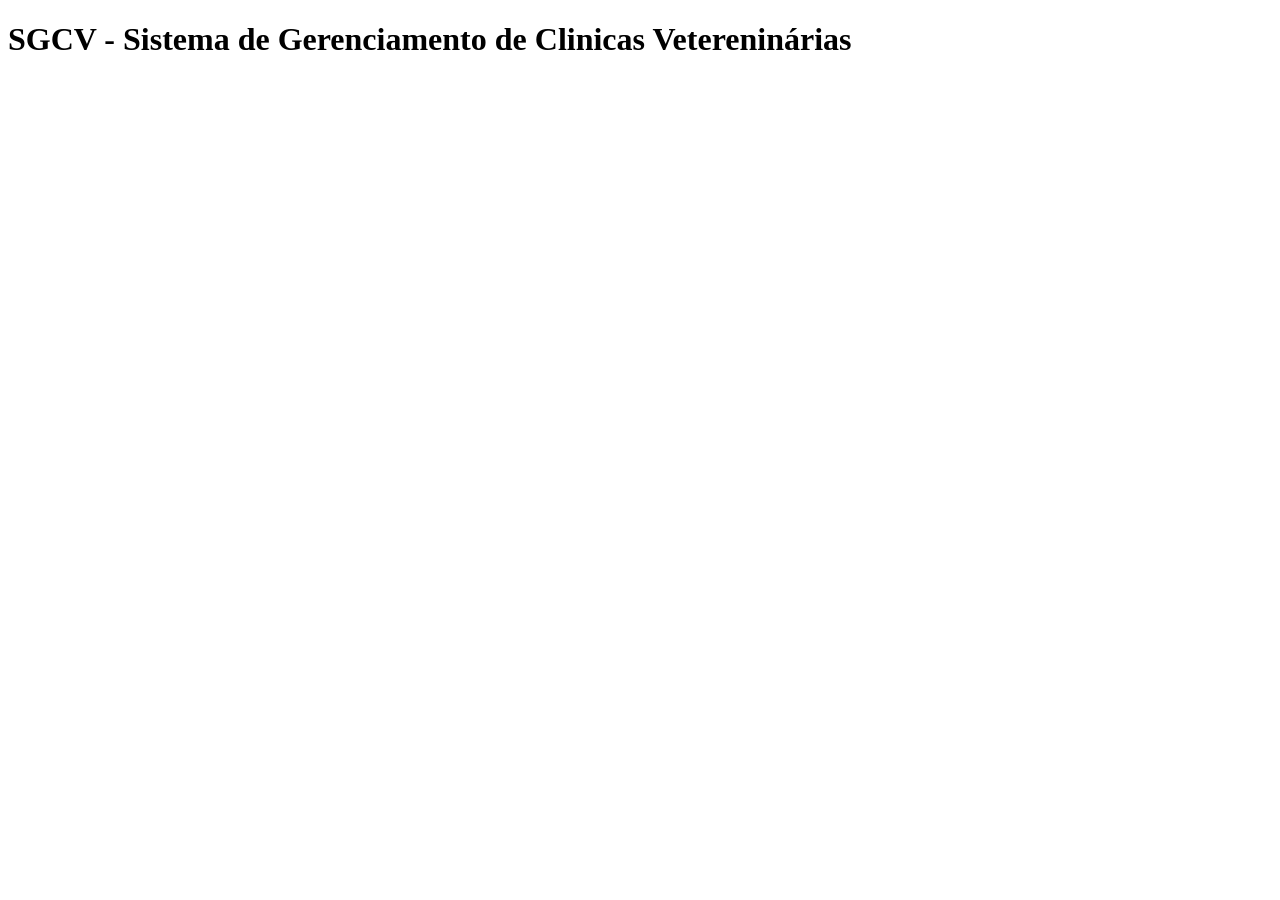
==== app/index.html @ 40bbed62 "feat: cria as principais telas do sistema" ====
<!DOCTYPE html>
<html lang="pt-br">
    <head>
        <meta charset="UTF-8">
        <meta name="viewport" content="width=device-width, initial-scale=1.0">
        <title>Página Inicial</title>
    </head>
    
    <body>
        <h1>SGCV - Sistema de Gerenciamento de Clinicas Vetereninárias</h1>
    </body>
</html>
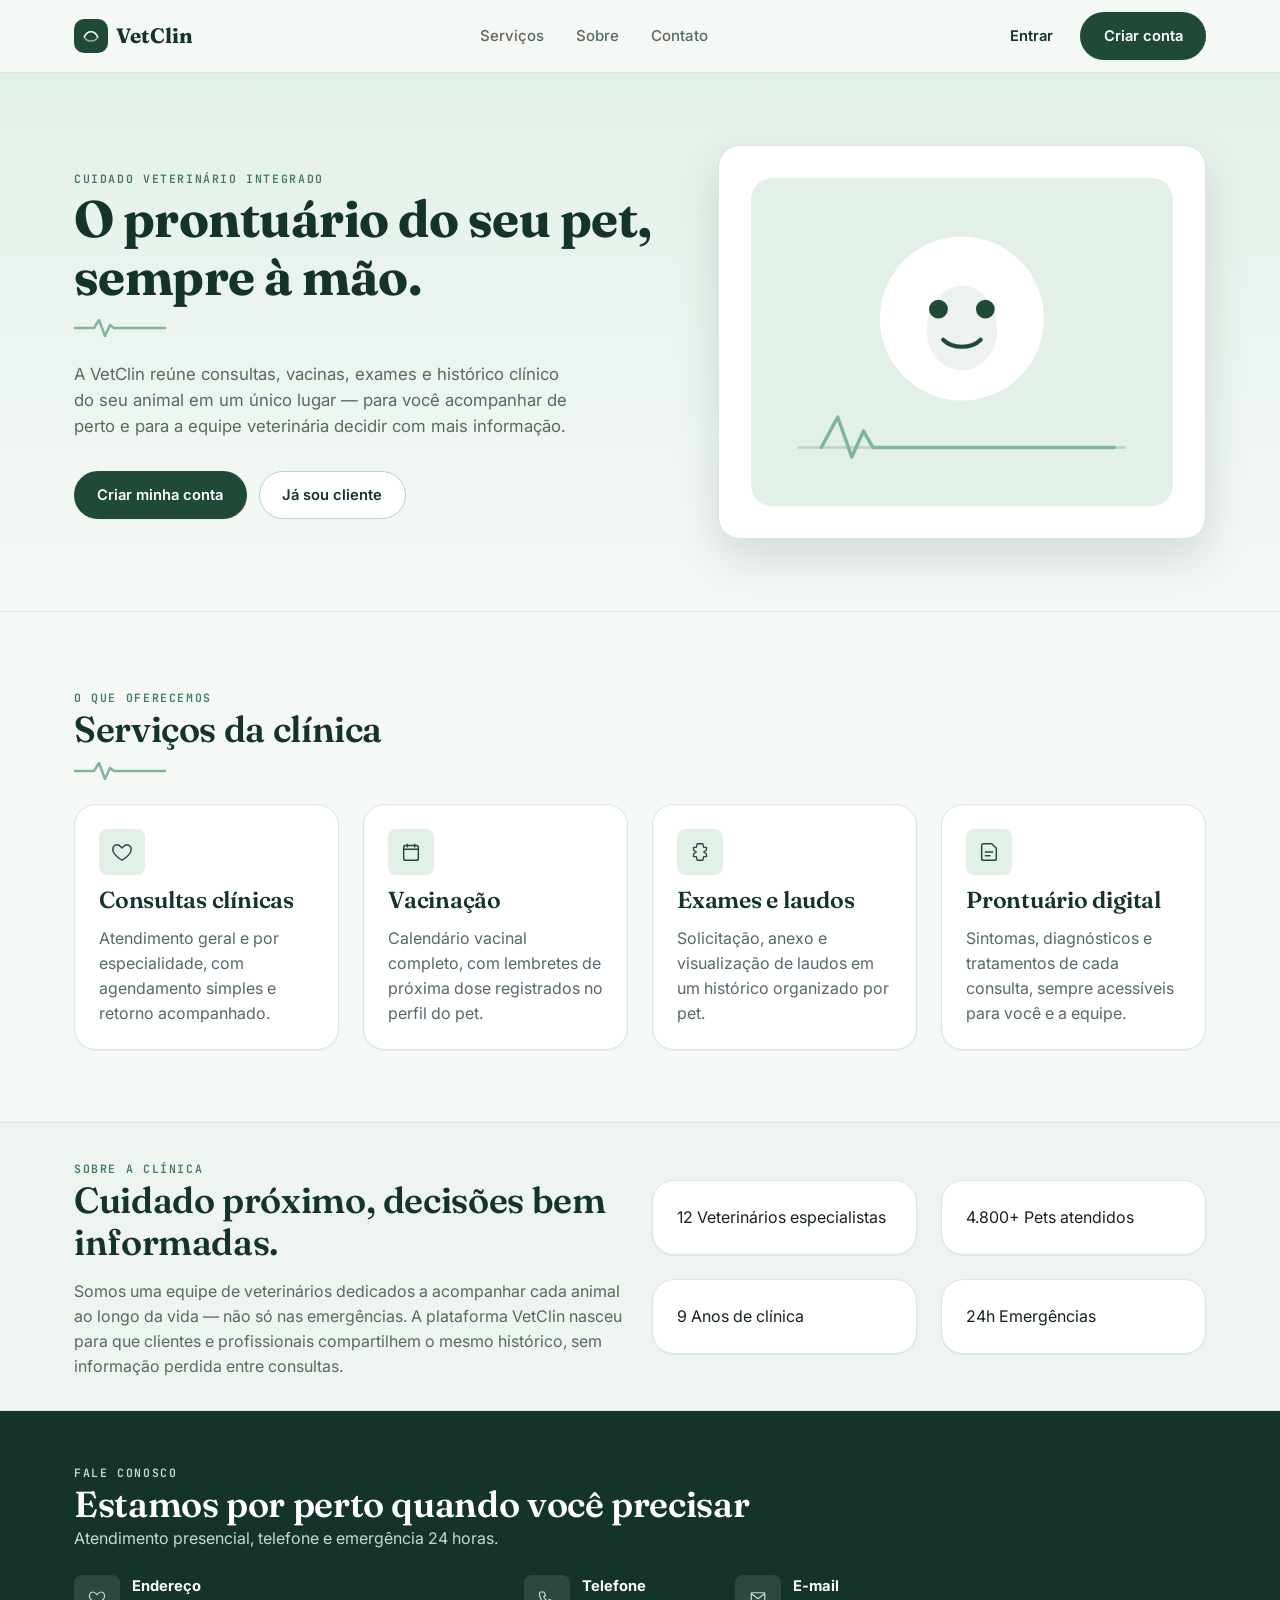
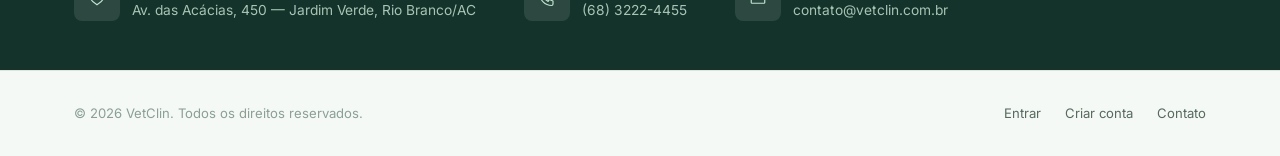
==== commit 0dc4d958: "feat: implementa telas do front-end" ====
--- a/app/index.html
+++ b/app/index.html
@@ -1,12 +1,182 @@
 <!DOCTYPE html>
-<html lang="pt-br">
-    <head>
-        <meta charset="UTF-8">
-        <meta name="viewport" content="width=device-width, initial-scale=1.0">
-        <title>Página Inicial</title>
-    </head>
-    
-    <body>
-        <h1>SGCV - Sistema de Gerenciamento de Clinicas Vetereninárias</h1>
-    </body>
-</html>+<html lang="pt-BR">
+<head>
+  <meta charset="UTF-8">
+  <meta name="viewport" content="width=device-width, initial-scale=1.0">
+  <title>VetClin — Clínica Veterinária</title>
+  <link rel="stylesheet" href="css/style.css">
+</head>
+<body>
+
+  <!-- ===================== CABEÇALHO PÚBLICO ===================== -->
+  <header class="public-header">
+    <div class="container public-nav">
+      <a href="index.html" class="brand">
+        <span class="brand-mark">
+          <svg viewBox="0 0 24 24" fill="none" xmlns="http://www.w3.org/2000/svg">
+            <path d="M4 13c2-4 4-6 8-6s6 2 8 6" stroke="#fff" stroke-width="1.8" stroke-linecap="round"/>
+            <path d="M4 13c1 3 4 5 8 5s7-2 8-5" stroke="#fff" stroke-width="1.8" stroke-linecap="round" opacity="0.55"/>
+          </svg>
+        </span>
+        VetClin
+      </a>
+      <nav class="public-links">
+        <a href="#servicos">Serviços</a>
+        <a href="#sobre">Sobre</a>
+        <a href="#contato">Contato</a>
+      </nav>
+      <div class="public-actions">
+        <a href="pages/login.html" class="btn btn-ghost">Entrar</a>
+        <a href="pages/cadastrar.html" class="btn btn-primary">Criar conta</a>
+      </div>
+    </div>
+  </header>
+
+  <!-- ===================== HERO ===================== -->
+  <section class="hero">
+    <div class="container hero-inner">
+      <div class="hero-copy">
+        <span class="eyebrow">Cuidado veterinário integrado</span>
+        <h1>O prontuário do seu pet, sempre à mão.</h1>
+        <svg class="vital-divider" viewBox="0 0 92 18" xmlns="http://www.w3.org/2000/svg">
+          <path d="M0 9h20l5-8 6 16 5-11 4 3h52"/>
+        </svg>
+        <p>A VetClin reúne consultas, vacinas, exames e histórico clínico do seu animal em um único lugar — para você acompanhar de perto e para a equipe veterinária decidir com mais informação.</p>
+        <div class="hero-actions">
+          <a href="pages/cadastrar.html" class="btn btn-primary">Criar minha conta</a>
+          <a href="pages/login.html" class="btn btn-secondary">Já sou cliente</a>
+        </div>
+      </div>
+      <div class="hero-art">
+        <svg viewBox="0 0 360 280" xmlns="http://www.w3.org/2000/svg">
+          <rect x="0" y="0" width="360" height="280" rx="18" fill="#E3F0E8"/>
+          <circle cx="180" cy="120" r="70" fill="#FFFFFF"/>
+          <path d="M150 130c0-22 14-38 30-38s30 16 30 38c0 20-14 34-30 34s-30-14-30-34Z" fill="#1F4A38" opacity="0.08"/>
+          <circle cx="160" cy="112" r="8" fill="#1F4A38"/>
+          <circle cx="200" cy="112" r="8" fill="#1F4A38"/>
+          <path d="M164 138c8 8 24 8 32 0" stroke="#1F4A38" stroke-width="3.5" stroke-linecap="round" fill="none"/>
+          <path d="M40 230h280" stroke="#BFD0C6" stroke-width="2"/>
+          <path d="M60 230l14-26 12 34 10-22 8 14h206" stroke="#7FB69A" stroke-width="3" fill="none" stroke-linecap="round" stroke-linejoin="round"/>
+        </svg>
+      </div>
+    </div>
+  </section>
+
+  <!-- ===================== SERVIÇOS ===================== -->
+  <section class="section" id="servicos">
+    <div class="container">
+      <div class="section-head">
+        <span class="eyebrow">O que oferecemos</span>
+        <h2>Serviços da clínica</h2>
+        <svg class="vital-divider" viewBox="0 0 92 18" xmlns="http://www.w3.org/2000/svg">
+          <path d="M0 9h20l5-8 6 16 5-11 4 3h52"/>
+        </svg>
+      </div>
+      <div class="grid grid-4">
+        <div class="card service-card">
+          <span class="service-icon">
+            <svg viewBox="0 0 24 24" width="22" height="22" fill="none"><path d="M12 21s-7-4.5-9.5-9C1 8 2.5 4 6.5 4c2 0 3.5 1.2 5.5 3.5C14 5.2 15.5 4 17.5 4 21.5 4 23 8 21.5 12 19 16.5 12 21 12 21Z" stroke="currentColor" stroke-width="1.6" stroke-linejoin="round"/></svg>
+          </span>
+          <h3>Consultas clínicas</h3>
+          <p>Atendimento geral e por especialidade, com agendamento simples e retorno acompanhado.</p>
+        </div>
+        <div class="card service-card">
+          <span class="service-icon">
+            <svg viewBox="0 0 24 24" width="22" height="22" fill="none"><path d="M8 3v4M16 3v4M4 9h16M6 5h12a2 2 0 0 1 2 2v12a2 2 0 0 1-2 2H6a2 2 0 0 1-2-2V7a2 2 0 0 1 2-2Z" stroke="currentColor" stroke-width="1.6"/></svg>
+          </span>
+          <h3>Vacinação</h3>
+          <p>Calendário vacinal completo, com lembretes de próxima dose registrados no perfil do pet.</p>
+        </div>
+        <div class="card service-card">
+          <span class="service-icon">
+            <svg viewBox="0 0 24 24" width="22" height="22" fill="none"><path d="M9 3h6l1 4h3v3l-3 2 3 2v3h-3l-1 4H9l-1-4H5v-3l3-2-3-2V7h3l1-4Z" stroke="currentColor" stroke-width="1.4" stroke-linejoin="round"/></svg>
+          </span>
+          <h3>Exames e laudos</h3>
+          <p>Solicitação, anexo e visualização de laudos em um histórico organizado por pet.</p>
+        </div>
+        <div class="card service-card">
+          <span class="service-icon">
+            <svg viewBox="0 0 24 24" width="22" height="22" fill="none"><path d="M4 19V5a2 2 0 0 1 2-2h9l5 5v11a2 2 0 0 1-2 2H6a2 2 0 0 1-2-2Z" stroke="currentColor" stroke-width="1.6" stroke-linejoin="round"/><path d="M8 12h8M8 16h5" stroke="currentColor" stroke-width="1.6" stroke-linecap="round"/></svg>
+          </span>
+          <h3>Prontuário digital</h3>
+          <p>Sintomas, diagnósticos e tratamentos de cada consulta, sempre acessíveis para você e a equipe.</p>
+        </div>
+      </div>
+    </div>
+  </section>
+
+  <!-- ===================== SOBRE ===================== -->
+  <section class="section section--tight" id="sobre" style="background: var(--color-surface-alt); border-block: 1px solid var(--color-border);">
+    <div class="container grid grid-2" style="align-items:center;">
+      <div>
+        <span class="eyebrow">Sobre a clínica</span>
+        <h2>Cuidado próximo, decisões bem informadas.</h2>
+        <p class="mt-4">Somos uma equipe de veterinários dedicados a acompanhar cada animal ao longo da vida — não só nas emergências. A plataforma VetClin nasceu para que clientes e profissionais compartilhem o mesmo histórico, sem informação perdida entre consultas.</p>
+      </div>
+      <div class="grid grid-2">
+        <div class="card">
+          <span class="metric-value">12</span>
+          <span class="metric-label">Veterinários especialistas</span>
+        </div>
+        <div class="card">
+          <span class="metric-value">4.800+</span>
+          <span class="metric-label">Pets atendidos</span>
+        </div>
+        <div class="card">
+          <span class="metric-value">9</span>
+          <span class="metric-label">Anos de clínica</span>
+        </div>
+        <div class="card">
+          <span class="metric-value">24h</span>
+          <span class="metric-label">Emergências</span>
+        </div>
+      </div>
+    </div>
+  </section>
+
+  <!-- ===================== CONTATO ===================== -->
+  <section class="contact-strip" id="contato">
+    <div class="container">
+      <span class="eyebrow" style="color:#BFE3CE;">Fale conosco</span>
+      <h2>Estamos por perto quando você precisar</h2>
+      <p>Atendimento presencial, telefone e emergência 24 horas.</p>
+      <div class="contact-grid">
+        <div class="contact-item">
+          <span class="service-icon"><svg viewBox="0 0 24 24" width="18" height="18" fill="none"><path d="M12 21s-7-4.5-9.5-9C1 8 2.5 4 6.5 4c2 0 3.5 1.2 5.5 3.5C14 5.2 15.5 4 17.5 4 21.5 4 23 8 21.5 12 19 16.5 12 21 12 21Z" stroke="currentColor" stroke-width="1.6"/></svg></span>
+          <div>
+            <strong>Endereço</strong>
+            <span>Av. das Acácias, 450 — Jardim Verde, Rio Branco/AC</span>
+          </div>
+        </div>
+        <div class="contact-item">
+          <span class="service-icon"><svg viewBox="0 0 24 24" width="18" height="18" fill="none"><path d="M4 4h4l2 5-2.5 1.5a12 12 0 0 0 6 6L15 14l5 2v4a2 2 0 0 1-2 2C9.5 22 2 14.5 2 6a2 2 0 0 1 2-2Z" stroke="currentColor" stroke-width="1.6" stroke-linejoin="round"/></svg></span>
+          <div>
+            <strong>Telefone</strong>
+            <span>(68) 3222-4455</span>
+          </div>
+        </div>
+        <div class="contact-item">
+          <span class="service-icon"><svg viewBox="0 0 24 24" width="18" height="18" fill="none"><path d="M3 6l9 7 9-7M4 5h16a1 1 0 0 1 1 1v12a1 1 0 0 1-1 1H4a1 1 0 0 1-1-1V6a1 1 0 0 1 1-1Z" stroke="currentColor" stroke-width="1.6" stroke-linejoin="round"/></svg></span>
+          <div>
+            <strong>E-mail</strong>
+            <span>contato@vetclin.com.br</span>
+          </div>
+        </div>
+      </div>
+    </div>
+  </section>
+
+  <!-- ===================== RODAPÉ ===================== -->
+  <footer class="public-footer">
+    <div class="container footer-inner">
+      <span>© 2026 VetClin. Todos os direitos reservados.</span>
+      <div class="footer-links">
+        <a href="pages/login.html">Entrar</a>
+        <a href="pages/cadastrar.html">Criar conta</a>
+        <a href="#contato">Contato</a>
+      </div>
+    </div>
+  </footer>
+
+</body>
+</html>
--- a/app/css/style.css
+++ b/app/css/style.css
@@ -0,0 +1,908 @@
+/* ============================================================
+   VETCLIN — FOLHA DE ESTILO GLOBAL
+   Sistema de gestão para clínica veterinária.
+   Identidade: verde-hospitalar + branco, tipografia serifada
+   no papel de "voz da clínica" (Fraunces) combinada com uma
+   sans utilitária para dados e formulários (Inter), mais uma
+   mono para códigos/IDs (JetBrains Mono).
+   Elemento de assinatura: a "linha vital" — um traço em onda,
+   inspirado num monitor de sinais vitais, usado como divisor
+   sob títulos de seção e como base do logotipo.
+   ============================================================ */
+
+@import url('https://fonts.googleapis.com/css2?family=Fraunces:ital,opsz,wght@0,9..144,400;0,9..144,500;0,9..144,600;0,9..144,700;1,9..144,500&family=Inter:wght@400;500;600;700&family=JetBrains+Mono:wght@500;600&display=swap');
+
+/* ---------- 1. RESET ---------- */
+*,
+*::before,
+*::after {
+  box-sizing: border-box;
+  margin: 0;
+  padding: 0;
+}
+
+html {
+  scroll-behavior: smooth;
+}
+
+img, svg {
+  display: block;
+  max-width: 100%;
+}
+
+a {
+  color: inherit;
+  text-decoration: none;
+}
+
+ul, ol {
+  list-style: none;
+}
+
+button, input, select, textarea {
+  font: inherit;
+  color: inherit;
+}
+
+/* Foco visível para navegação por teclado */
+a:focus-visible,
+button:focus-visible,
+input:focus-visible,
+select:focus-visible,
+textarea:focus-visible,
+.card:focus-visible {
+  outline: 2px solid var(--color-primary);
+  outline-offset: 2px;
+  border-radius: 4px;
+}
+
+@media (prefers-reduced-motion: reduce) {
+  *, *::before, *::after {
+    animation-duration: 0.01ms !important;
+    animation-iteration-count: 1 !important;
+    transition-duration: 0.01ms !important;
+    scroll-behavior: auto !important;
+  }
+}
+
+/* ---------- 2. TOKENS DE DESIGN ---------- */
+:root {
+  /* Cor — paleta "verde-hospitalar" */
+  --color-bg: #F5F9F6;
+  --color-surface: #FFFFFF;
+  --color-surface-alt: #EEF5F0;
+  --color-primary: #1F4A38;
+  --color-primary-dark: #14332A;
+  --color-primary-light: #3F7C5C;
+  --color-accent: #7FB69A;
+  --color-accent-soft: #E3F0E8;
+  --color-amber: #C98A3E;
+  --color-amber-soft: #FBEEDD;
+  --color-danger: #B24B36;
+  --color-danger-soft: #F8E6E1;
+  --color-text: #16241C;
+  --color-text-muted: #566A5E;
+  --color-text-faint: #8AA095;
+  --color-border: #DCE6DF;
+  --color-border-strong: #BFD0C6;
+
+  /* Tipografia */
+  --font-display: 'Fraunces', Georgia, serif;
+  --font-body: 'Inter', -apple-system, BlinkMacSystemFont, sans-serif;
+  --font-mono: 'JetBrains Mono', ui-monospace, monospace;
+
+  /* Espaçamento */
+  --space-1: 0.25rem;
+  --space-2: 0.5rem;
+  --space-3: 0.75rem;
+  --space-4: 1rem;
+  --space-5: 1.5rem;
+  --space-6: 2rem;
+  --space-7: 3rem;
+  --space-8: 4.5rem;
+
+  /* Raio e sombra */
+  --radius-sm: 8px;
+  --radius-md: 14px;
+  --radius-lg: 22px;
+  --radius-pill: 999px;
+  --shadow-sm: 0 1px 2px rgba(20, 51, 42, 0.06);
+  --shadow-md: 0 8px 24px rgba(20, 51, 42, 0.09);
+  --shadow-lg: 0 20px 45px rgba(20, 51, 42, 0.14);
+
+  /* Layout */
+  --container-width: 1180px;
+  --sidebar-width: 250px;
+  --header-height: 72px;
+}
+
+/* ---------- 3. TIPOGRAFIA BASE ---------- */
+body {
+  font-family: var(--font-body);
+  background-color: var(--color-bg);
+  color: var(--color-text);
+  line-height: 1.55;
+  -webkit-font-smoothing: antialiased;
+}
+
+h1, h2, h3, h4 {
+  font-family: var(--font-display);
+  color: var(--color-primary-dark);
+  line-height: 1.15;
+  font-weight: 600;
+  letter-spacing: -0.01em;
+}
+
+h1 { font-size: clamp(2.1rem, 1.6rem + 2vw, 3.4rem); font-weight: 700; }
+h2 { font-size: clamp(1.6rem, 1.3rem + 1.2vw, 2.3rem); }
+h3 { font-size: clamp(1.2rem, 1.05rem + 0.5vw, 1.5rem); }
+h4 { font-size: 1.05rem; }
+
+p { color: var(--color-text-muted); }
+
+.eyebrow {
+  font-family: var(--font-mono);
+  font-size: 0.72rem;
+  font-weight: 600;
+  letter-spacing: 0.14em;
+  text-transform: uppercase;
+  color: var(--color-primary-light);
+}
+
+/* ---------- 4. ELEMENTO DE ASSINATURA: LINHA VITAL ---------- */
+/* Divisor em forma de onda de monitor de sinais vitais, usado
+   sob títulos de seção para reforçar a identidade "clínica". */
+.vital-divider {
+  width: 92px;
+  height: 18px;
+  margin-block: var(--space-3) var(--space-5);
+}
+.vital-divider path {
+  fill: none;
+  stroke: var(--color-accent);
+  stroke-width: 2.5;
+  stroke-linecap: round;
+  stroke-linejoin: round;
+}
+.vital-divider.on-dark path {
+  stroke: #BFE3CE;
+}
+
+/* ---------- 5. LAYOUT / CONTAINERS ---------- */
+.container {
+  width: 100%;
+  max-width: var(--container-width);
+  margin-inline: auto;
+  padding-inline: var(--space-5);
+}
+
+.section {
+  padding-block: var(--space-8);
+}
+
+.section--tight {
+  padding-block: var(--space-6);
+}
+
+.grid {
+  display: grid;
+  gap: var(--space-5);
+}
+
+.grid-2 { grid-template-columns: repeat(2, 1fr); }
+.grid-3 { grid-template-columns: repeat(3, 1fr); }
+.grid-4 { grid-template-columns: repeat(4, 1fr); }
+
+@media (max-width: 900px) {
+  .grid-4 { grid-template-columns: repeat(2, 1fr); }
+  .grid-3 { grid-template-columns: repeat(2, 1fr); }
+}
+
+@media (max-width: 620px) {
+  .grid-2, .grid-3, .grid-4 { grid-template-columns: 1fr; }
+}
+
+/* ---------- 6. NAVBAR PÚBLICA (index, login, cadastrar) ---------- */
+.public-header {
+  position: sticky;
+  top: 0;
+  z-index: 50;
+  background: rgba(245, 249, 246, 0.9);
+  backdrop-filter: blur(10px);
+  border-bottom: 1px solid var(--color-border);
+}
+
+.public-nav {
+  display: flex;
+  align-items: center;
+  justify-content: space-between;
+  height: var(--header-height);
+}
+
+.brand {
+  display: flex;
+  align-items: center;
+  gap: var(--space-2);
+  font-family: var(--font-display);
+  font-weight: 700;
+  font-size: 1.3rem;
+  color: var(--color-primary-dark);
+}
+
+.brand-mark {
+  width: 34px;
+  height: 34px;
+  border-radius: 10px;
+  background: var(--color-primary);
+  display: grid;
+  place-items: center;
+}
+
+.brand-mark svg { width: 20px; height: 20px; }
+
+.public-links {
+  display: flex;
+  align-items: center;
+  gap: var(--space-6);
+}
+
+.public-links a {
+  font-weight: 500;
+  font-size: 0.94rem;
+  color: var(--color-text-muted);
+  transition: color 0.15s ease;
+}
+
+.public-links a:hover { color: var(--color-primary-dark); }
+
+.public-actions { display: flex; gap: var(--space-3); align-items: center; }
+
+@media (max-width: 760px) {
+  .public-links { display: none; }
+}
+
+/* ---------- 7. BOTÕES ---------- */
+.btn {
+  display: inline-flex;
+  align-items: center;
+  justify-content: center;
+  gap: var(--space-2);
+  border: 1px solid transparent;
+  border-radius: var(--radius-pill);
+  padding: 0.72rem 1.4rem;
+  font-weight: 600;
+  font-size: 0.92rem;
+  cursor: pointer;
+  transition: transform 0.15s ease, box-shadow 0.15s ease, background 0.15s ease, border-color 0.15s ease;
+  white-space: nowrap;
+}
+
+.btn:hover { transform: translateY(-1px); }
+
+.btn-primary {
+  background: var(--color-primary);
+  color: #fff;
+  box-shadow: var(--shadow-sm);
+}
+.btn-primary:hover { background: var(--color-primary-dark); box-shadow: var(--shadow-md); }
+
+.btn-secondary {
+  background: var(--color-surface);
+  color: var(--color-primary-dark);
+  border-color: var(--color-border-strong);
+}
+.btn-secondary:hover { border-color: var(--color-primary); background: var(--color-accent-soft); }
+
+.btn-ghost {
+  background: transparent;
+  color: var(--color-primary-dark);
+  padding: 0.6rem 0.9rem;
+}
+.btn-ghost:hover { background: var(--color-accent-soft); }
+
+.btn-danger {
+  background: var(--color-danger-soft);
+  color: var(--color-danger);
+}
+.btn-danger:hover { background: var(--color-danger); color: #fff; }
+
+.btn-sm { padding: 0.48rem 0.95rem; font-size: 0.82rem; }
+.btn-block { width: 100%; }
+.btn[disabled] { opacity: 0.5; cursor: not-allowed; transform: none; }
+
+/* ---------- 8. FORMULÁRIOS ---------- */
+.field {
+  display: flex;
+  flex-direction: column;
+  gap: var(--space-2);
+  margin-bottom: var(--space-4);
+}
+
+.field label {
+  font-size: 0.84rem;
+  font-weight: 600;
+  color: var(--color-primary-dark);
+}
+
+.field .hint {
+  font-size: 0.78rem;
+  color: var(--color-text-faint);
+}
+
+.input, select.input, textarea.input {
+  width: 100%;
+  border: 1px solid var(--color-border-strong);
+  background: var(--color-surface);
+  border-radius: var(--radius-sm);
+  padding: 0.78rem 0.95rem;
+  font-size: 0.94rem;
+  color: var(--color-text);
+  transition: border-color 0.15s ease, box-shadow 0.15s ease;
+}
+
+.input:focus, select.input:focus, textarea.input:focus {
+  border-color: var(--color-primary-light);
+  box-shadow: 0 0 0 3px var(--color-accent-soft);
+  outline: none;
+}
+
+textarea.input { resize: vertical; min-height: 110px; }
+
+.form-row {
+  display: grid;
+  grid-template-columns: 1fr 1fr;
+  gap: var(--space-4);
+}
+
+@media (max-width: 620px) {
+  .form-row { grid-template-columns: 1fr; }
+}
+
+.form-card {
+  background: var(--color-surface);
+  border: 1px solid var(--color-border);
+  border-radius: var(--radius-lg);
+  padding: var(--space-6);
+  box-shadow: var(--shadow-sm);
+}
+
+.checkbox-row {
+  display: flex;
+  align-items: center;
+  gap: var(--space-2);
+  font-size: 0.88rem;
+  color: var(--color-text-muted);
+}
+.checkbox-row input { width: 16px; height: 16px; accent-color: var(--color-primary); }
+
+.file-drop {
+  border: 1.5px dashed var(--color-border-strong);
+  border-radius: var(--radius-md);
+  padding: var(--space-6);
+  text-align: center;
+  color: var(--color-text-faint);
+  background: var(--color-surface-alt);
+  font-size: 0.86rem;
+}
+.file-drop strong { color: var(--color-primary-dark); }
+
+/* ---------- 9. CARDS ---------- */
+.card {
+  background: var(--color-surface);
+  border: 1px solid var(--color-border);
+  border-radius: var(--radius-lg);
+  padding: var(--space-5);
+  box-shadow: var(--shadow-sm);
+  transition: box-shadow 0.15s ease, transform 0.15s ease;
+}
+
+.card:hover { box-shadow: var(--shadow-md); }
+
+.metric-card {
+  display: flex;
+  flex-direction: column;
+  gap: var(--space-2);
+}
+
+.metric-card .metric-value {
+  font-family: var(--font-display);
+  font-size: 2.1rem;
+  font-weight: 700;
+  color: var(--color-primary-dark);
+}
+
+.metric-card .metric-label {
+  font-size: 0.82rem;
+  color: var(--color-text-muted);
+  font-weight: 500;
+}
+
+.metric-card .metric-delta {
+  font-family: var(--font-mono);
+  font-size: 0.76rem;
+  font-weight: 600;
+}
+.metric-delta.up { color: var(--color-primary-light); }
+.metric-delta.down { color: var(--color-danger); }
+
+/* ---------- 10. TAGS / BADGES DE STATUS (id-tag) ---------- */
+/* Formato inspirado numa etiqueta de coleira: retângulo
+   arredondado com um pequeno "furo" à esquerda. */
+.tag {
+  position: relative;
+  display: inline-flex;
+  align-items: center;
+  gap: var(--space-2);
+  font-family: var(--font-mono);
+  font-size: 0.72rem;
+  font-weight: 600;
+  letter-spacing: 0.02em;
+  padding: 0.32rem 0.75rem 0.32rem 1.15rem;
+  border-radius: var(--radius-pill);
+  background: var(--color-accent-soft);
+  color: var(--color-primary-dark);
+}
+.tag::before {
+  content: "";
+  position: absolute;
+  left: 0.5rem;
+  top: 50%;
+  transform: translateY(-50%);
+  width: 5px;
+  height: 5px;
+  border-radius: 50%;
+  background: currentColor;
+  opacity: 0.55;
+}
+
+.tag-pending { background: var(--color-amber-soft); color: var(--color-amber); }
+.tag-confirmed { background: var(--color-accent-soft); color: var(--color-primary-light); }
+.tag-done { background: #E5EEE9; color: var(--color-primary-dark); }
+.tag-cancelled { background: var(--color-danger-soft); color: var(--color-danger); }
+
+/* ---------- 11. TABELAS ---------- */
+.table-wrap {
+  overflow-x: auto;
+  background: var(--color-surface);
+  border: 1px solid var(--color-border);
+  border-radius: var(--radius-lg);
+}
+
+table {
+  width: 100%;
+  border-collapse: collapse;
+  min-width: 560px;
+}
+
+thead th {
+  text-align: left;
+  font-family: var(--font-mono);
+  font-size: 0.7rem;
+  letter-spacing: 0.08em;
+  text-transform: uppercase;
+  color: var(--color-text-faint);
+  font-weight: 600;
+  padding: var(--space-4) var(--space-4);
+  border-bottom: 1px solid var(--color-border);
+}
+
+tbody td {
+  padding: var(--space-4);
+  font-size: 0.9rem;
+  border-bottom: 1px solid var(--color-border);
+  color: var(--color-text);
+}
+
+tbody tr:last-child td { border-bottom: none; }
+tbody tr:hover { background: var(--color-surface-alt); }
+
+/* ---------- 12. NAVEGAÇÃO INTERNA (área logada) ---------- */
+.app-shell {
+  display: grid;
+  grid-template-columns: var(--sidebar-width) 1fr;
+  min-height: 100vh;
+}
+
+.sidebar {
+  background: var(--color-primary-dark);
+  color: #EAF3EE;
+  padding: var(--space-5) var(--space-4);
+  display: flex;
+  flex-direction: column;
+  gap: var(--space-6);
+  position: sticky;
+  top: 0;
+  height: 100vh;
+}
+
+.sidebar .brand { color: #fff; padding-inline: var(--space-2); }
+.sidebar .brand-mark { background: var(--color-accent); }
+.sidebar .brand-mark svg path,
+.sidebar .brand-mark svg circle { stroke: var(--color-primary-dark); }
+
+.sidebar-nav { display: flex; flex-direction: column; gap: var(--space-1); flex: 1; }
+
+.sidebar-nav a {
+  display: flex;
+  align-items: center;
+  gap: var(--space-3);
+  padding: 0.72rem var(--space-3);
+  border-radius: var(--radius-sm);
+  font-size: 0.92rem;
+  font-weight: 500;
+  color: #C6DBCD;
+  transition: background 0.15s ease, color 0.15s ease;
+}
+
+.sidebar-nav a svg { width: 18px; height: 18px; flex-shrink: 0; }
+
+.sidebar-nav a:hover { background: rgba(255,255,255,0.06); color: #fff; }
+
+.sidebar-nav a.active {
+  background: var(--color-accent);
+  color: var(--color-primary-dark);
+  font-weight: 600;
+}
+
+.sidebar-foot {
+  border-top: 1px solid rgba(255,255,255,0.12);
+  padding-top: var(--space-4);
+  display: flex;
+  align-items: center;
+  gap: var(--space-3);
+}
+
+.avatar {
+  width: 38px;
+  height: 38px;
+  border-radius: 50%;
+  background: var(--color-accent);
+  color: var(--color-primary-dark);
+  display: grid;
+  place-items: center;
+  font-weight: 700;
+  font-family: var(--font-display);
+  flex-shrink: 0;
+}
+
+.sidebar-foot .who { display: flex; flex-direction: column; line-height: 1.25; }
+.sidebar-foot .who strong { font-size: 0.86rem; color: #fff; }
+.sidebar-foot .who span { font-size: 0.74rem; color: #A9C4B5; }
+
+.app-main {
+  padding: var(--space-6) var(--space-7);
+}
+
+.app-topbar {
+  display: flex;
+  align-items: flex-end;
+  justify-content: space-between;
+  gap: var(--space-4);
+  margin-bottom: var(--space-6);
+  flex-wrap: wrap;
+}
+
+.app-topbar .eyebrow { display: block; margin-bottom: var(--space-1); }
+
+/* Menu móvel simples via checkbox (sem JS) */
+.mobile-nav-toggle { display: none; }
+
+@media (max-width: 900px) {
+  .app-shell { grid-template-columns: 1fr; }
+  .sidebar {
+    position: relative;
+    height: auto;
+    flex-direction: row;
+    align-items: center;
+    justify-content: space-between;
+    overflow-x: auto;
+  }
+  .sidebar-nav { flex-direction: row; overflow-x: auto; }
+  .sidebar-foot { display: none; }
+  .app-main { padding: var(--space-5); }
+}
+
+/* ---------- 13. HERO (index) ---------- */
+.hero {
+  background: linear-gradient(180deg, var(--color-accent-soft) 0%, var(--color-bg) 100%);
+  border-bottom: 1px solid var(--color-border);
+}
+
+.hero-inner {
+  display: grid;
+  grid-template-columns: 1.1fr 0.9fr;
+  align-items: center;
+  gap: var(--space-7);
+  padding-block: var(--space-8);
+}
+
+@media (max-width: 900px) {
+  .hero-inner { grid-template-columns: 1fr; }
+}
+
+.hero-copy p { max-width: 46ch; margin-block: var(--space-4) var(--space-6); font-size: 1.05rem; }
+
+.hero-actions { display: flex; gap: var(--space-3); flex-wrap: wrap; }
+
+.hero-art {
+  background: var(--color-surface);
+  border: 1px solid var(--color-border);
+  border-radius: var(--radius-lg);
+  padding: var(--space-6);
+  box-shadow: var(--shadow-lg);
+}
+
+.hero-art svg { width: 100%; height: auto; }
+
+/* ---------- 14. LISTAS DE SERVIÇOS / CONTATO (public) ---------- */
+.service-card {
+  display: flex;
+  flex-direction: column;
+  gap: var(--space-3);
+}
+
+.service-icon {
+  width: 46px;
+  height: 46px;
+  border-radius: var(--radius-sm);
+  background: var(--color-accent-soft);
+  display: grid;
+  place-items: center;
+  color: var(--color-primary);
+}
+
+.contact-strip {
+  background: var(--color-primary-dark);
+  color: #EAF3EE;
+}
+.contact-strip .container { padding-block: var(--space-7); }
+.contact-strip h2 { color: #fff; }
+.contact-strip p { color: #C6DBCD; }
+
+.contact-grid { display: flex; gap: var(--space-7); flex-wrap: wrap; margin-top: var(--space-5); }
+.contact-item { display: flex; gap: var(--space-3); align-items: flex-start; }
+.contact-item .service-icon { background: rgba(255,255,255,0.1); color: #BFE3CE; }
+.contact-item strong { display: block; color: #fff; font-size: 0.92rem; }
+.contact-item span { font-size: 0.86rem; color: #A9C4B5; }
+
+/* ---------- 15. RODAPÉ PÚBLICO ---------- */
+.public-footer {
+  border-top: 1px solid var(--color-border);
+  padding-block: var(--space-6);
+}
+.footer-inner {
+  display: flex;
+  justify-content: space-between;
+  align-items: center;
+  flex-wrap: wrap;
+  gap: var(--space-3);
+}
+.footer-inner span { font-size: 0.82rem; color: var(--color-text-faint); }
+.footer-links { display: flex; gap: var(--space-5); }
+.footer-links a { font-size: 0.82rem; color: var(--color-text-muted); }
+.footer-links a:hover { color: var(--color-primary-dark); }
+
+/* ---------- 16. AUTENTICAÇÃO (login/cadastro) ---------- */
+.auth-shell {
+  min-height: calc(100vh - var(--header-height));
+  display: grid;
+  place-items: center;
+  padding: var(--space-6);
+}
+
+.auth-card {
+  width: 100%;
+  max-width: 440px;
+  background: var(--color-surface);
+  border: 1px solid var(--color-border);
+  border-radius: var(--radius-lg);
+  padding: var(--space-7);
+  box-shadow: var(--shadow-md);
+}
+
+.auth-card.wide { max-width: 620px; }
+
+.auth-card .brand-mark { margin-inline: auto; margin-bottom: var(--space-4); }
+.auth-card h1 { font-size: 1.7rem; text-align: center; }
+.auth-card > p.lead { text-align: center; margin-block: var(--space-2) var(--space-6); }
+
+.auth-foot {
+  text-align: center;
+  margin-top: var(--space-5);
+  font-size: 0.88rem;
+  color: var(--color-text-muted);
+}
+.auth-foot a { color: var(--color-primary); font-weight: 600; }
+
+/* ---------- 17. ABAS (perfil do pet) ---------- */
+.tabs {
+  display: flex;
+  gap: var(--space-2);
+  border-bottom: 1px solid var(--color-border);
+  margin-bottom: var(--space-5);
+  flex-wrap: wrap;
+}
+
+.tab-label {
+  padding: var(--space-3) var(--space-4);
+  font-size: 0.9rem;
+  font-weight: 600;
+  color: var(--color-text-muted);
+  border-bottom: 2px solid transparent;
+  margin-bottom: -1px;
+}
+
+.tab-label.is-active {
+  color: var(--color-primary-dark);
+  border-color: var(--color-primary);
+}
+
+.tab-panel {
+  display: flex;
+  flex-direction: column;
+  gap: var(--space-5);
+}
+
+.tab-panel h3 { margin-bottom: var(--space-1); }
+
+/* ---------- 18. PERFIL DE ANIMAL — HEADER ---------- */
+.pet-header {
+  display: flex;
+  gap: var(--space-5);
+  align-items: center;
+  background: var(--color-surface);
+  border: 1px solid var(--color-border);
+  border-radius: var(--radius-lg);
+  padding: var(--space-6);
+  margin-bottom: var(--space-6);
+  flex-wrap: wrap;
+}
+
+.pet-avatar {
+  width: 88px;
+  height: 88px;
+  border-radius: var(--radius-md);
+  background: var(--color-accent-soft);
+  display: grid;
+  place-items: center;
+  color: var(--color-primary);
+  flex-shrink: 0;
+}
+
+.pet-facts {
+  display: flex;
+  gap: var(--space-6);
+  flex-wrap: wrap;
+  margin-top: var(--space-2);
+}
+
+.pet-fact { display: flex; flex-direction: column; gap: 2px; }
+.pet-fact .fact-label { font-family: var(--font-mono); font-size: 0.68rem; text-transform: uppercase; letter-spacing: 0.08em; color: var(--color-text-faint); }
+.pet-fact .fact-value { font-size: 0.94rem; font-weight: 600; color: var(--color-primary-dark); }
+
+/* ---------- 19. BUSCA / FILTROS (pets.html) ---------- */
+.toolbar {
+  display: flex;
+  gap: var(--space-3);
+  align-items: center;
+  flex-wrap: wrap;
+  margin-bottom: var(--space-6);
+}
+
+.search-input {
+  flex: 1;
+  min-width: 220px;
+  display: flex;
+  align-items: center;
+  gap: var(--space-2);
+  background: var(--color-surface);
+  border: 1px solid var(--color-border-strong);
+  border-radius: var(--radius-pill);
+  padding: 0.65rem 1.1rem;
+}
+.search-input svg { width: 16px; height: 16px; color: var(--color-text-faint); flex-shrink: 0; }
+.search-input input { border: none; outline: none; background: transparent; width: 100%; font-size: 0.9rem; }
+
+.filter-select {
+  border: 1px solid var(--color-border-strong);
+  border-radius: var(--radius-pill);
+  padding: 0.65rem 1.1rem;
+  background: var(--color-surface);
+  font-size: 0.86rem;
+  font-weight: 500;
+}
+
+/* ---------- 20. CARDS DE ANIMAL (grid) ---------- */
+.animal-card {
+  display: flex;
+  flex-direction: column;
+  gap: var(--space-4);
+}
+
+.animal-card-top {
+  display: flex;
+  gap: var(--space-3);
+  align-items: center;
+}
+
+.animal-card .pet-avatar { width: 56px; height: 56px; }
+
+.animal-card-name { font-family: var(--font-display); font-size: 1.15rem; font-weight: 600; color: var(--color-primary-dark); }
+.animal-card-breed { font-size: 0.82rem; color: var(--color-text-muted); }
+
+.animal-card-stats {
+  display: grid;
+  grid-template-columns: 1fr 1fr;
+  gap: var(--space-3);
+  border-top: 1px solid var(--color-border);
+  padding-top: var(--space-4);
+}
+
+.animal-card-stats .fact-label { font-family: var(--font-mono); font-size: 0.65rem; text-transform: uppercase; color: var(--color-text-faint); letter-spacing: 0.06em; }
+.animal-card-stats .fact-value { font-size: 0.88rem; font-weight: 600; color: var(--color-text); }
+
+/* ---------- 21. TIMELINE (histórico médico) ---------- */
+.timeline {
+  display: flex;
+  flex-direction: column;
+}
+
+.timeline-item {
+  position: relative;
+  padding-left: var(--space-6);
+  padding-bottom: var(--space-6);
+  border-left: 2px solid var(--color-border);
+}
+.timeline-item:last-child { border-color: transparent; padding-bottom: 0; }
+
+.timeline-item::before {
+  content: "";
+  position: absolute;
+  left: -6.5px;
+  top: 2px;
+  width: 11px;
+  height: 11px;
+  border-radius: 50%;
+  background: var(--color-accent);
+  border: 2px solid var(--color-surface);
+  box-shadow: 0 0 0 2px var(--color-accent);
+}
+
+.timeline-date {
+  font-family: var(--font-mono);
+  font-size: 0.72rem;
+  color: var(--color-text-faint);
+  margin-bottom: var(--space-1);
+}
+
+.timeline-body {
+  background: var(--color-surface);
+  border: 1px solid var(--color-border);
+  border-radius: var(--radius-md);
+  padding: var(--space-4) var(--space-5);
+}
+
+/* ---------- 22. UTILITÁRIOS ---------- */
+.text-muted { color: var(--color-text-muted); }
+.text-center { text-align: center; }
+.mt-2 { margin-top: var(--space-2); }
+.mt-4 { margin-top: var(--space-4); }
+.mt-6 { margin-top: var(--space-6); }
+.mb-2 { margin-bottom: var(--space-2); }
+.mb-4 { margin-bottom: var(--space-4); }
+.mb-6 { margin-bottom: var(--space-6); }
+.flex { display: flex; }
+.flex-between { display: flex; align-items: center; justify-content: space-between; }
+.flex-wrap { flex-wrap: wrap; }
+.gap-2 { gap: var(--space-2); }
+.gap-3 { gap: var(--space-3); }
+.gap-4 { gap: var(--space-4); }
+.section-head { margin-bottom: var(--space-5); }
+.empty-state {
+  text-align: center;
+  padding: var(--space-7) var(--space-5);
+  color: var(--color-text-faint);
+  border: 1.5px dashed var(--color-border-strong);
+  border-radius: var(--radius-lg);
+  font-size: 0.9rem;
+}
